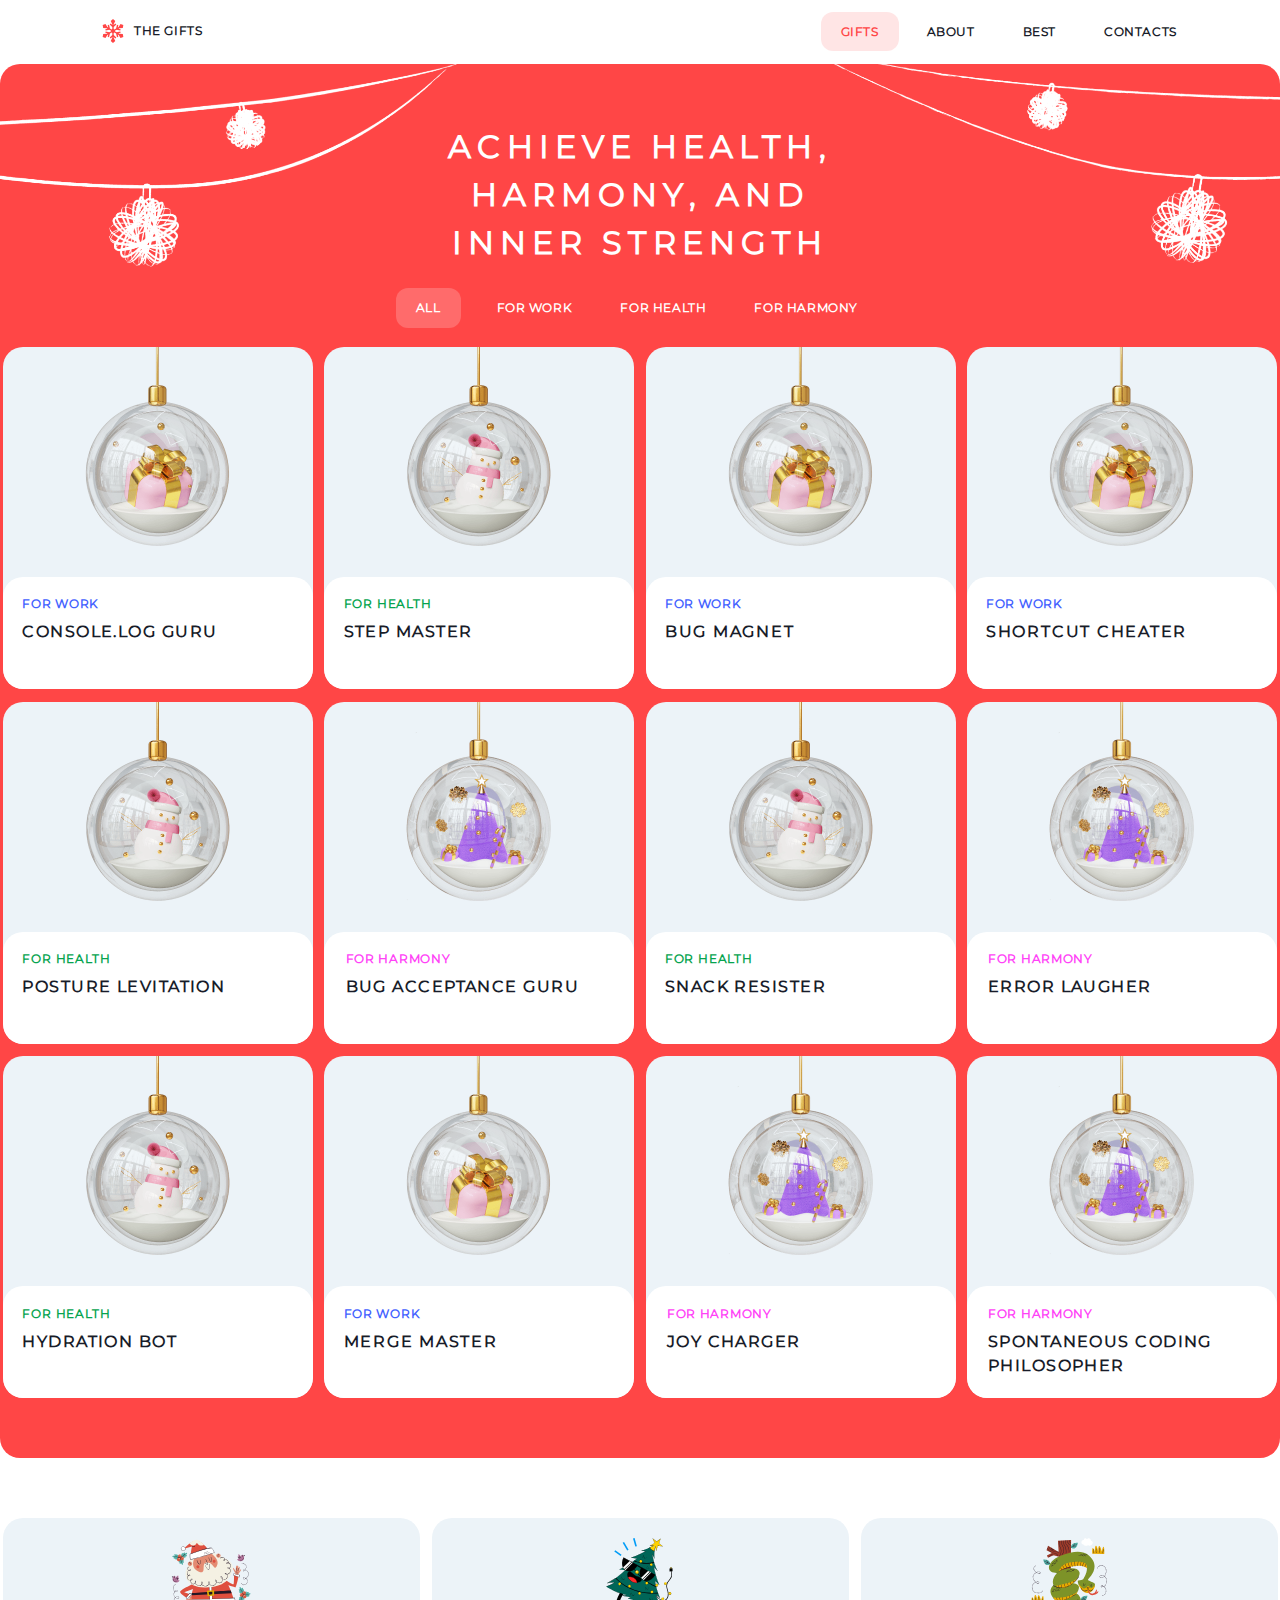
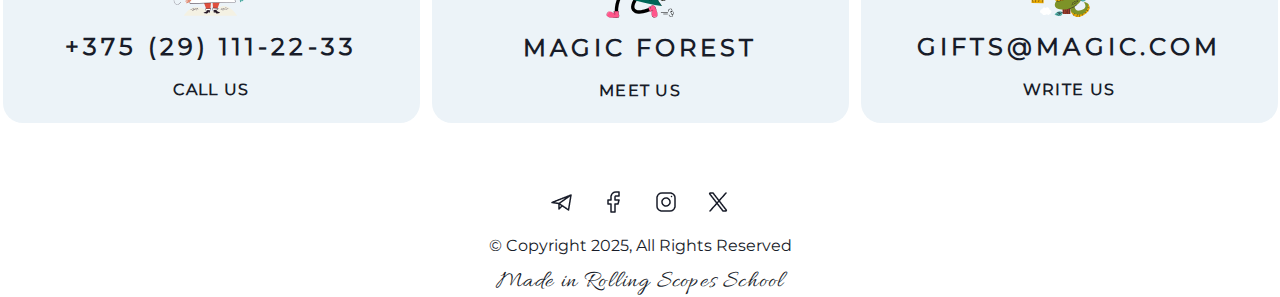
==== indexGifts.html @ cf6696d7 "init: start task" ====
<!DOCTYPE html>
<html lang="en">
<head>
  <meta charset="UTF-8">
  <meta name="viewport" content="width=device-width, initial-scale=1.0">
  <title>Christmas-Shop</title>
  <!-- style -->
  <link rel="stylesheet" href="./assets/css/style.css">
</head>
<body>
  <div class="main-wrapper">
    <header class="header">
      <section class="section-header">
        <div class="header-container">
          <div class="header-logo-container">
            <img src="./assets/svg/snowflakeLogoHeader.svg" class="img-logo" alt="snow">
            <p class="logo-title">THE GIFTS</p>
          </div>
          <div class="header-nav-container">
            <nav class="header-nav-wrapper">
              <ul class="header-nav">
                <li><a href="./indexGifts.html" class="site-nav-title active-bg">GIFTS</a></li>
                <li><a href="#about" class="site-nav-title">ABOUT</a></li>
                <li><a href="#best" class="site-nav-title">BEST</a></li>
                <li><a href="#contacts" class="site-nav-title">CONTACTS</a></li>
              </ul>
            </nav>
          </div>
        </div>
      </section>
    </header>
    <main class="main">
      <div class="main-container">
        <section class="bg-garland">
          <div class="bg-garland-container">
            <div class="bg-garland-tetle-wrapper">
              <p class="bg-garland-title">Achieve health,<br>harmony, and<br>inner strength</p>
            </div>
          </div>
          <div class="bg-garland-button-container">
            <a href="#" class="garland-btn active">All</a>
            <a href="#" class="garland-btn">for work</a>
            <a href="#" class="garland-btn">for health</a>
            <a href="#" class="garland-btn">for harmony</a>
          </div>
        </section>
        <section class="section-best-gifts-gifts">
          <div class="best-gifts-wrapper">
              <div class="card-wrapper-gifts">
                <div class="card-container">
                  <div class="image-container">
                    <img src="./assets/img-compressed/gift-for-work.png" alt="gift">
                    <div class="text-content">
                      <span class="slider-text-tag">For work</span>
                      <h2 class="slider-text-title">CONSOLE.LOG GURU</h2>
                    </div> 
                  </div>
                </div>
                <div class="card-container">
                  <div class="image-container">
                    <img src="./assets/img-compressed/gift-for-health.png" alt="gift">
                    <div class="text-content">
                      <span class="slider-text-tag slider-health-green">For health</span>
                      <h2 class="slider-text-title slider-text-bot">step master</h2>
                    </div> 
                  </div>
                </div>
                <div class="card-container">
                  <div class="image-container">
                    <img src="./assets/img-compressed/gift-for-work.png" alt="gift">
                    <div class="text-content">
                      <span class="slider-text-tag">For work</span>
                      <h2 class="slider-text-title slider-text-merge">bug magnet</h2>
                    </div> 
                  </div>
                </div>
                <div class="card-container">
                  <div class="image-container">
                    <img src="./assets/img-compressed/gift-for-work.png" alt="gift">
                    <div class="text-content">
                      <span class="slider-text-tag">For work</span>
                      <h2 class="slider-text-title slider-text-merge">Shortcut Cheater</h2>
                    </div> 
                  </div>
                </div>
                <div class="card-container">
                  <div class="image-container">
                    <img src="./assets/img-compressed/gift-for-health.png" alt="gift">
                    <div class="text-content">
                      <span class="slider-text-tag slider-health-green">For health</span>
                      <h2 class="slider-text-title slider-text-bot">Posture Levitation</h2>
                    </div> 
                  </div>
                </div>
                <div class="card-container">
                  <div class="image-container">
                    <img src="./assets/img-compressed/gift-for-harmony.png" alt="gift">
                    <div class="text-content">
                      <span class="slider-text-tag slider-health-pink">For harmony</span>
                      <h2 class="slider-text-title slider-text-spontaneous">Bug Acceptance Guru</h2>
                    </div> 
                  </div>
                </div>
                <div class="card-container">
                  <div class="image-container">
                    <img src="./assets/img-compressed/gift-for-health.png" alt="gift">
                    <div class="text-content">
                      <span class="slider-text-tag slider-health-green">For health</span>
                      <h2 class="slider-text-title slider-text-bot">Snack Resister</h2>
                    </div> 
                  </div>
                </div>
                <div class="card-container">
                  <div class="image-container">
                    <img src="./assets/img-compressed/gift-for-harmony.png" alt="gift">
                    <div class="text-content">
                      <span class="slider-text-tag slider-health-pink">For harmony</span>
                      <h2 class="slider-text-title slider-text-spontaneous">Error Laugher</h2>
                    </div> 
                  </div>
                </div>
                <div class="card-container card-gift-container">
                  <div class="image-container">
                    <img src="./assets/img-compressed/gift-for-health.png" alt="gift">
                    <div class="text-content">
                      <span class="slider-text-tag slider-health-green">For health</span>
                      <h2 class="slider-text-title slider-text-bot">Hydration Bot</h2>
                    </div> 
                  </div>
                </div>
                <div class="card-container card-gift-container">
                  <div class="image-container">
                    <img src="./assets/img-compressed/gift-for-work.png" alt="gift">
                    <div class="text-content">
                      <span class="slider-text-tag">For work</span>
                      <h2 class="slider-text-title slider-text-merge">Merge Master</h2>
                    </div> 
                  </div>
                </div>
                <div class="card-container card-gift-container">
                  <div class="image-container">
                    <img src="./assets/img-compressed/gift-for-harmony.png" alt="gift">
                    <div class="text-content">
                      <span class="slider-text-tag slider-health-pink">For harmony</span>
                      <h2 class="slider-text-title slider-text-spontaneous">Joy Charger</h2>
                    </div> 
                  </div>
                </div>
                <div class="card-container card-gift-container">
                  <div class="image-container">
                    <img src="./assets/img-compressed/gift-for-harmony.png" alt="gift">
                    <div class="text-content">
                      <span class="slider-text-tag slider-health-pink">For harmony</span>
                      <h2 class="slider-text-title slider-text-spontaneous">Spontaneous Coding Philosopher</h2>
                    </div> 
                  </div>
                </div>
              </div>
          </div>
        </section>
      </div>
    </main>
    <footer class="footer">
      <div class="footer-wrapper">
        <div class="footer-gifts-container">
          <div class="footer-feedback">
            <img src="./assets/svg/santa-claus.svg" class="footer-img" alt="santa-claus">
            <p class="crismas-fit"><a href="tel:+375 (29) 111-22-33" class="phone-link">+375 (29) 111-22-33</a></p>
            <p class="crismas-subtitle-footer">Call Us</p>
          </div>
          <div class="footer-feedback">
            <img src="./assets/svg/christmas-tree.svg" class="footer-img" alt="tree">
            <p class="crismas-fit" alt="santa-claus">Magic forest</p>
            <p class="crismas-subtitle-footer">meet us</p>
          </div>
          <div class="footer-feedback">
            <img src="./assets/svg/snake.svg" class="footer-img" alt="snake">
            <p class="crismas-fit">gifts@magic.com</p>
            <p class="crismas-subtitle-footer">write us</p>
          </div>
        </div>
        <div class="footer-social">
          <img src="./assets/img-compressed/telegram.png" alt="telegram">
          <img src="./assets/img-compressed/facebok.png" alt="facebook">
          <img src="./assets/img-compressed/instagram.png" alt="instagram">
          <img src="./assets/img-compressed/Social Container.png" alt="x">
        </div> 
        <div class="footer-social-copyright">
          <p class="footer-social-reserved">© Copyright 2025, All Rights Reserved</p>
          <p class="footer-social-rs">Made in Rolling Scopes School</p>
        </div>
      </div>
    </footer>
  </div>
  <script src="main.js"></script>
</body>
</html>
---- assets/css/style.css ----
html, body, div, span, object, iframe,
h1, h2, h3, h4, h5, h6, p, blockquote, pre,
abbr, address, cite, code,
del, dfn, em, img, ins, kbd, q, samp,
small, strong, sub, sup, var,
b, i,
dl, dt, dd, ol, ul, li,
fieldset, form, label, legend,
table, caption, tbody, tfoot, thead, tr, th, td,
article, aside, canvas, details, figcaption, figure, 
footer, header, hgroup, menu, nav, section, summary,
time, mark, audio, video {
  margin:0;
  padding:0;
  border:0;
  outline:0;
  font-size:100%;
  vertical-align:baseline;
  background:transparent;
}

* {
  box-sizing: border-box;
}

a {
  color: inherit;
  text-decoration: none;
}

li {
  list-style: none;
}

img {
  max-width: 100%;
}

html {
  scroll-behavior: smooth;
}

@font-face {
  font-family: "Montserrat-Regular";
  src: url("/assets/fonts/Montserrat-Regular.ttf") format("truetype");
  font-weight: 400;
  font-style: normal;
}

@font-face {
  font-family: "Montserrat-SemiBold";
  src: url("/assets/fonts/Montserrat-SemiBold.ttf") format("truetype");
  font-weight: 600;
  font-style: normal;
}

@font-face {
  font-family: "Allura";
  src: url("/assets/fonts/Allura-Regular.ttf") format("truetype");
  font-weight: 400;
  font-style: normal;
}

@font-face {
  font-family: "SF Pro";
  src: url("/assets/fonts/SFPro/SF-Pro-Bold.ttf") format("truetype");
  font-weight: 700;
  font-style: normal;
}

@font-face {
  font-family: "SF Pro";
  src: url("/assets/fonts/SFPro/SF-Pro-Regular.ttf") format("truetype");
  font-weight: 400;
  font-style: normal;
}


:root {
	--primary: #ff4646;
	--dark: #181c29;
	--static-white: #fff;
	--content-background: #ecf3f8;
	--tag-purple: #4361ff;
	--tag-pink: #ff43f7;
	--tag-green: #06a44f;
	--primary-10: rgba(255, 70, 70, 0.1);
	--static-white-20: rgba(255, 255, 255, 0.2);
	--static-white-40: rgba(255, 255, 255, 0.4);
}

:root {
  --font-family: "Montserrat-Regular", sans-serif;
  --second-family: "Allura", sans-serif;
  --third-family: "SF Pro", sans-serif;
}

body {
  display: block;

}

.header-container {
  display: flex;
  justify-content: space-between;
  align-items: center;
  padding: 1.2em 1.3em 1.3em 0;
  padding-left: 4.4rem;
}

.header-logo-container {
  display: flex;
  align-items: center;
}

.img-logo {
  padding-left: 2rem;
  padding-right: 0.6rem;
}

.header-nav {
  display: flex;
  gap: 0.5em;
  list-style: none;
  padding-right: 3.9em;
}

.site-nav-title {
  font-family: var(--font-family);
  font-weight: 600;
  font-size: 12px;
  line-height: 130%;
  letter-spacing: 0.05em;
  text-transform: uppercase;
  color: var(--dark);
  text-decoration: none;
  padding: 12px 20px;
  border-radius: 12px;
}

.logo-title {
  font-family: var(--font-family);
  font-weight: 600;
  font-size: 12px;
  line-height: 130%;
  letter-spacing: 0.05em;
  text-transform: uppercase;
  color: var(--dark);
}

.section-hero {
  background-image: url('/assets/img-compressed/bg-ball.png'), url('/assets/img-compressed/bg-snow.png');
  background-color: var(--primary);
  background-repeat: no-repeat;
  background-size: cover;
  background-position: center;
  border-radius: 20px 20px 0 0;
  padding: 60px 20px; 
}

.main-hero-container {
  padding: 60px;
  justify-content: center;
  text-align: center;
}

.subtitle {
  font-family: var(--second-family);
  margin-bottom: 0.8rem;
  font-weight: 400;
  font-size: 24px;
  line-height: 100%;
  letter-spacing: 0.05em;
  text-align: center;
  color: var(--static-white);
}

.main-title {
  font-family: var(--font-family);
  font-weight: 600;
  font-size: 32px;
  line-height: 150%;
  letter-spacing: 0.19em;
  text-transform: uppercase;
  text-align: center;
  color: var(--static-white);
}

.main-title-magic {
  font-family: var(--font-family);
  font-weight: 600;
  font-size: 31px;
  line-height: 150%;
  letter-spacing: 0.42rem;
  text-transform: uppercase;
  text-align: center;
  color: var(--static-white);
}

.main-title-pos {
  font-family: var(--font-family);
  margin-bottom: 0.79rem;
  font-weight: 600;
  font-size: 32px;
  line-height: 150%;
  letter-spacing: 0.18em;
  text-transform: uppercase;
  text-align: center;
  color: var(--static-white);
}

.hero-button {
  border-radius: 20px;
  margin-bottom: 0.7rem;
  width: 235px;
  height: 56px;
  background-color: #121212;
  color: #ffffff;
  font-weight: bold;
  border: none;
  cursor: pointer;
  transition: all 0.3s ease;
}

.hero-button-title {
  font-family: var(--font-family);
  font-weight: 600;
  font-size: 12px;
  line-height: 100%;
  letter-spacing: 0.06em;
  text-transform: uppercase;
  text-align: center;
  color: var(--static-white);
  color: inherit;
}

.hero-button:hover {
  background-color: #ffffff;
  color: #121212;
}

.main-title-footer-text {
  font-family: var(--second-family);
  font-weight: 400;
  font-size: 24px;
  line-height: 100%;
  letter-spacing: 0.05em;
  text-align: center;
  color: var(--static-white);
}

.section-about-wrapper {
  background-image: url('/assets/img-compressed/bg-snow.png');
  background-color: var(--primary);
  display: flex;
  justify-content: center;
  background-repeat: no-repeat;
  background-size: cover;
  background-position: center;
  padding: 60px 8px;
}

.about-container {
  display: flex;
  align-items: center;
  background-color: white;
  border-radius: 20px;
  overflow: hidden;
  width: 100%;
  max-width: 1276px;
  height: 528px;
}

.about-image {
  margin-left: auto;
}

.santa-img {
  display: block;
  border-radius: 20px;

}

.about-text-section {
  padding-left: 3.8em;
  max-width: 480px;
  display: flex;
  flex-direction: column;
  gap: 20px;
}

.about-title {
  font-family: var(--second-family);
  font-weight: 400;
  font-size: 24px;
  line-height: 100%;
  letter-spacing: 0.04em;
  color: var(--primary);
}

.about-title-los {
  font-family: var(--font-family);
  font-weight: 600;
  font-size: 24px;
  line-height: 152%;
  letter-spacing: 0.25rem;
  text-transform: uppercase;
  color: var(--dark);
}

.about-title-text {
  font-family: var(--font-family);
  font-weight: 400;
  font-size: 16px;
  line-height: 148%;
  color: var(--dark);
}

.slider-wrapper {
  background-image: url('/assets/img-compressed/bg-snow.png');
  background-color: var(--primary);
  background-repeat: no-repeat;
  background-size: cover;
  background-position: center;
  padding: 60px 8px;
  overflow: hidden;
}

.img-slider {
  border-radius: 20px;
  width: 200px;
  height: auto;
  object-fit: cover;
}

.slider-title {
  font-family: var(--second-family);
  margin-bottom: 0.8rem;
  font-weight: 400;
  font-size: 24px;
  line-height: 100%;
  letter-spacing: 0.05em;
  text-align: center;
  color: var(--static-white);
}

.slider-title-new {
  font-family: var(--font-family);
  margin-bottom: 1.1rem;
  font-weight: 600;
  font-size: 24px;
  line-height: 152%;
  letter-spacing: 0.16em;
  text-transform: uppercase;
  text-align: center;
  color: var(--static-white);
}

.slider-text {
  font-family: var(--font-family);
  font-weight: 600;
  font-size: 80px;
  text-transform: uppercase;
  text-align: center;
  color: var(--static-white);
}

.slider-container {
  display: flex;
  padding-left: 4.7em;
  gap: 1.5rem;
  align-items: center;
  margin-bottom: 1.3rem;
}

.slider-buttons {
  display: flex;
  gap: 16px;
}

.slider-buttons-container {
  display: flex;
  justify-content: end;
  gap: 1.3rem;
  padding-right: 4.6rem;
}

.slider-btn {
  border: 1px solid var(--static-white);
  border-radius: 20px;
  width: 56px;
  height: 56px;
  background-color: transparent;
  display: flex;
  align-items: center;
  justify-content: center;
  cursor: pointer;
  position: relative;
}

.prev {
  border: 1px solid var(--static-white-40);
}

.slider-btn:hover {
  border-color: rgba(255, 255, 255, 1);
}

.section-best-gifts {
  background-image: url('/assets/img-compressed/bg-snow.png');
  background-color: var(--primary);
  display: flex;
  justify-content: center;
  background-repeat: no-repeat;
  background-size: cover;
  background-position: center;
  padding-top: 60px;
  padding-bottom: 3.75rem;
}

.gifts-title {
  font-family: var(--second-family);
  margin-bottom: 0.8rem;
  font-weight: 400;
  font-size: 24px;
  line-height: 100%;
  letter-spacing: 0.05em;
  text-align: center;
  color: var(--static-white);
}

.gifts-title-especially {
  font-family: var(--font-family);
  letter-spacing: 0.26rem;
  margin-bottom: 0.8em;
  font-weight: 600;
  font-size: 24px;
  line-height: 152%;
  text-transform: uppercase;
  text-align: center;
  color: var(--static-white);
}

.card-wrapper {
  display: flex;
  gap: 0.7rem;
}

.card-container {
  border-radius: 20px;
  max-width: 310px;
  height: auto;
  aspect-ratio: 310 / 342;
  background-color: var(--content-background);
  overflow: hidden;
}

.text-content {
  border-radius: 20px;
  margin-top: -4px;
  padding: 1.1rem 0 0 1.2rem;
  padding-bottom: 2.8rem;
  width: 100%;
  max-width: 310px;
  max-height: 112px;
  background-color: var(--static-white);
}

.slider-text-tag {
  font-family: var(--font-family);
  font-weight: 600;
  font-size: 12px;
  line-height: 130%;
  letter-spacing: 0.06em;
  text-transform: uppercase;
  color: var(--tag-purple);
}

.slider-text-title {
  font-family: var(--font-family);
  padding-top: 0.5rem;
  font-weight: 600;
  font-size: 16px;
  line-height: 152%;
  letter-spacing: 0.09rem;
  text-transform: uppercase;
  color: var(--dark);
}

.slider-text-spontaneous {
  padding-left: 2px;
}

.slider-health-green {
  color: var(--tag-green);
  letter-spacing: 0.05rem;
}

.slider-health-pink {
  color: var(--tag-pink);
  padding-left: 2px;

}

.slider-text-merge {
  letter-spacing: 0.11rem;
}

.section-cta {
  background-image: url('/assets/img-compressed/bg-forest.png'), url('/assets/img-compressed/bg-snow.png');
  background-color: var(--primary);
  background-repeat: no-repeat;
  background-size: cover;
  background-position: center;
  min-height: 668px;
  padding: 4vw 2%; 
  max-width: 100%;
  margin-bottom: 3.8rem;
}

.cta-container {
  text-align: center;
  padding-top: 7.7rem;
}

.cta-subtitle {
  font-family: var(--font-family);
  font-weight: 600;
  font-size: 24px;
  line-height: 152%;
  letter-spacing: 0.26rem;
  text-transform: uppercase;
  text-align: center;
  color: var(--static-white);
}

.cta-subtitle-version {
  letter-spacing: 0.26rem;
  margin-bottom: 1.1rem;
}

.cta-subtitle-text {
  font-family: var(--second-family);
  padding-top: 0.4em;
  margin-bottom: 0.3em;
  font-weight: 400;
  font-size: 24px;
  line-height: 100%;
  letter-spacing: 0.05em;
  text-align: center;
  color: var(--static-white);
}

.timerNY-container {
  display: flex;
  justify-content: space-between;
  align-items: center;
  max-width: 500px;
  margin: 0 auto;
  background: var(--static-white-40);
  border-radius: 1.25em;
  padding: 0.625em 0.75em 0.75em 0.75em;
  width: 21.5em;
  height: 4.5em;
  }

.timerNY {
  display: flex; 
  flex-direction: column; 
  justify-content: center;
  align-items: center;

  flex: 1; 
}

.timerNY:not(:last-child) {
  border-right: 1px solid var(--static-white-40);
}

.number {
  font-family: var(--font-family);
  font-weight: 600;
  font-size: 24px;
  line-height: 1.5; 
  letter-spacing: 0.16em;
  text-transform: uppercase;
  color: var(--static-white);
}

.label {
  font-family: var(--font-family);
  font-weight: 600;
  font-size: 12px;
  line-height: 1.3;
  letter-spacing: 0.05em;
  text-transform: uppercase;
  color: var(--static-white);
}

.footer-container {
  display: flex;
  justify-content: center;
  margin-bottom: 3.7em;
  gap: 12px;
}

.footer-feedback {
  display: flex;
  align-items: center;
  flex-direction: column;
  background: var(--content-background);
  border-radius: 20px;
  padding: 1.25em; 
  width: 26.0625em;
  height: auto;
}

.footer-img {
  max-width: 80px;
  height: auto;
}

.crismas-fit {
  font-family: var(--font-family);
  font-weight: 600;
  margin-top: 0.5em;
  font-size: 24px;
  line-height: 152%;
  letter-spacing: 0.17em;
  text-transform: uppercase;
  text-align: center;
  margin-bottom: 0.5em;
  color: var(--dark);
}

.crismas-subtitle-footer {
  font-family: var(--font-family);
  font-weight: 600;
  font-size: 16px;
  line-height: 152%;
  letter-spacing: 0.08em;
  text-transform: uppercase;
  text-align: center;
  color: var(--dark);
}

.footer-social {
  display: flex;
  justify-content: center;
  align-items: center;
  gap: 12px;
  margin-bottom: 0.7em;
}

.footer-social-copyright {
  display: flex;
  flex-direction: column;
  justify-content: center;
  align-items: center;
}

.footer-social-reserved {
  font-family: var(--font-family);
  font-weight: 400;
  margin-bottom: 0.8em;
  font-size: 16px;
  line-height: 148%;
  text-align: center;
  color: var(--dark);
}

.footer-social-rs {
  font-family: var(--second-family);
  font-weight: 400;
  font-size: 24px;
  line-height: 100%;
  letter-spacing: 0.05em;
  text-align: center;
  color: var(--dark);
}

.bg-garland-container {
  background-image: url('/assets/img-compressed/bg-garland.png');
  background-color: var(--primary);
  border-radius: 20px 20px 0 0;
  background-repeat: no-repeat;
  background-size: cover;
  background-position: center;
  
  }


  .bg-garland-tetle-wrapper {
    padding-top: 3.7em;
  }

.bg-garland-title {
  font-family: var(--font-family);
  font-weight: 600;
  font-size: 32px;
  line-height: 150%;
  letter-spacing: 0.19em;
  text-transform: uppercase;
  text-align: center;
  color: var(--static-white);
}

.inner {
  letter-spacing: 0.37rem;
}

.bg-garland-button-container {
  display: flex;
  justify-content: center;
  text-align: center;
  align-items: center;
  gap: 1.5em;
  padding-top: 1.3em;
  padding-right: 0.9em;
  background-color: var(--primary);
}

.garland-btn {
  font-family: var(--font-family);
  font-weight: 600;
  font-size: 12px;
  line-height: 130%;
  letter-spacing: 0.05em;
  text-transform: uppercase;
  color: var(--static-white);
  padding: 0.5em 1em;
  border-radius: 20px;
  background-color: transparent;
  transition: background-color 0.3s;
}

.garland-btn.active {
  border-radius: 12px;
  padding: 12px 20px;
  background-color: rgba(255, 255, 255, 0.2);
}

.garland-btn:not(.active):hover {

}

.active-bg {
  background-color: rgba(255, 0, 0, 0.1);
  color: var(--primary);
}

.site-nav-title:hover:not(.active-bg) {

}

.card-wrapper-gifts {
  display: grid;
  grid-template-columns: repeat(4, 1fr);
  grid-template-rows: repeat(3, 1fr);
  grid-column-gap: 0.7em;
  grid-row-gap: 0.8rem;
}

.section-best-gifts-gifts {
  background-image: url('/assets/img-compressed/bg-snow.png');
  background-color: var(--primary);
  display: flex;
  justify-content: center;
  background-repeat: no-repeat;
  background-size: cover;
  background-position: center;
  padding-top: 1.2em;
  padding-bottom: 3.7rem;
  border-radius: 0 0 20px 20px;
}

.footer-gifts-container {
  display: flex;
  justify-content: center;
  margin-bottom: 3.7em;
  margin-top: 3.8em;
  gap: 12px;
}
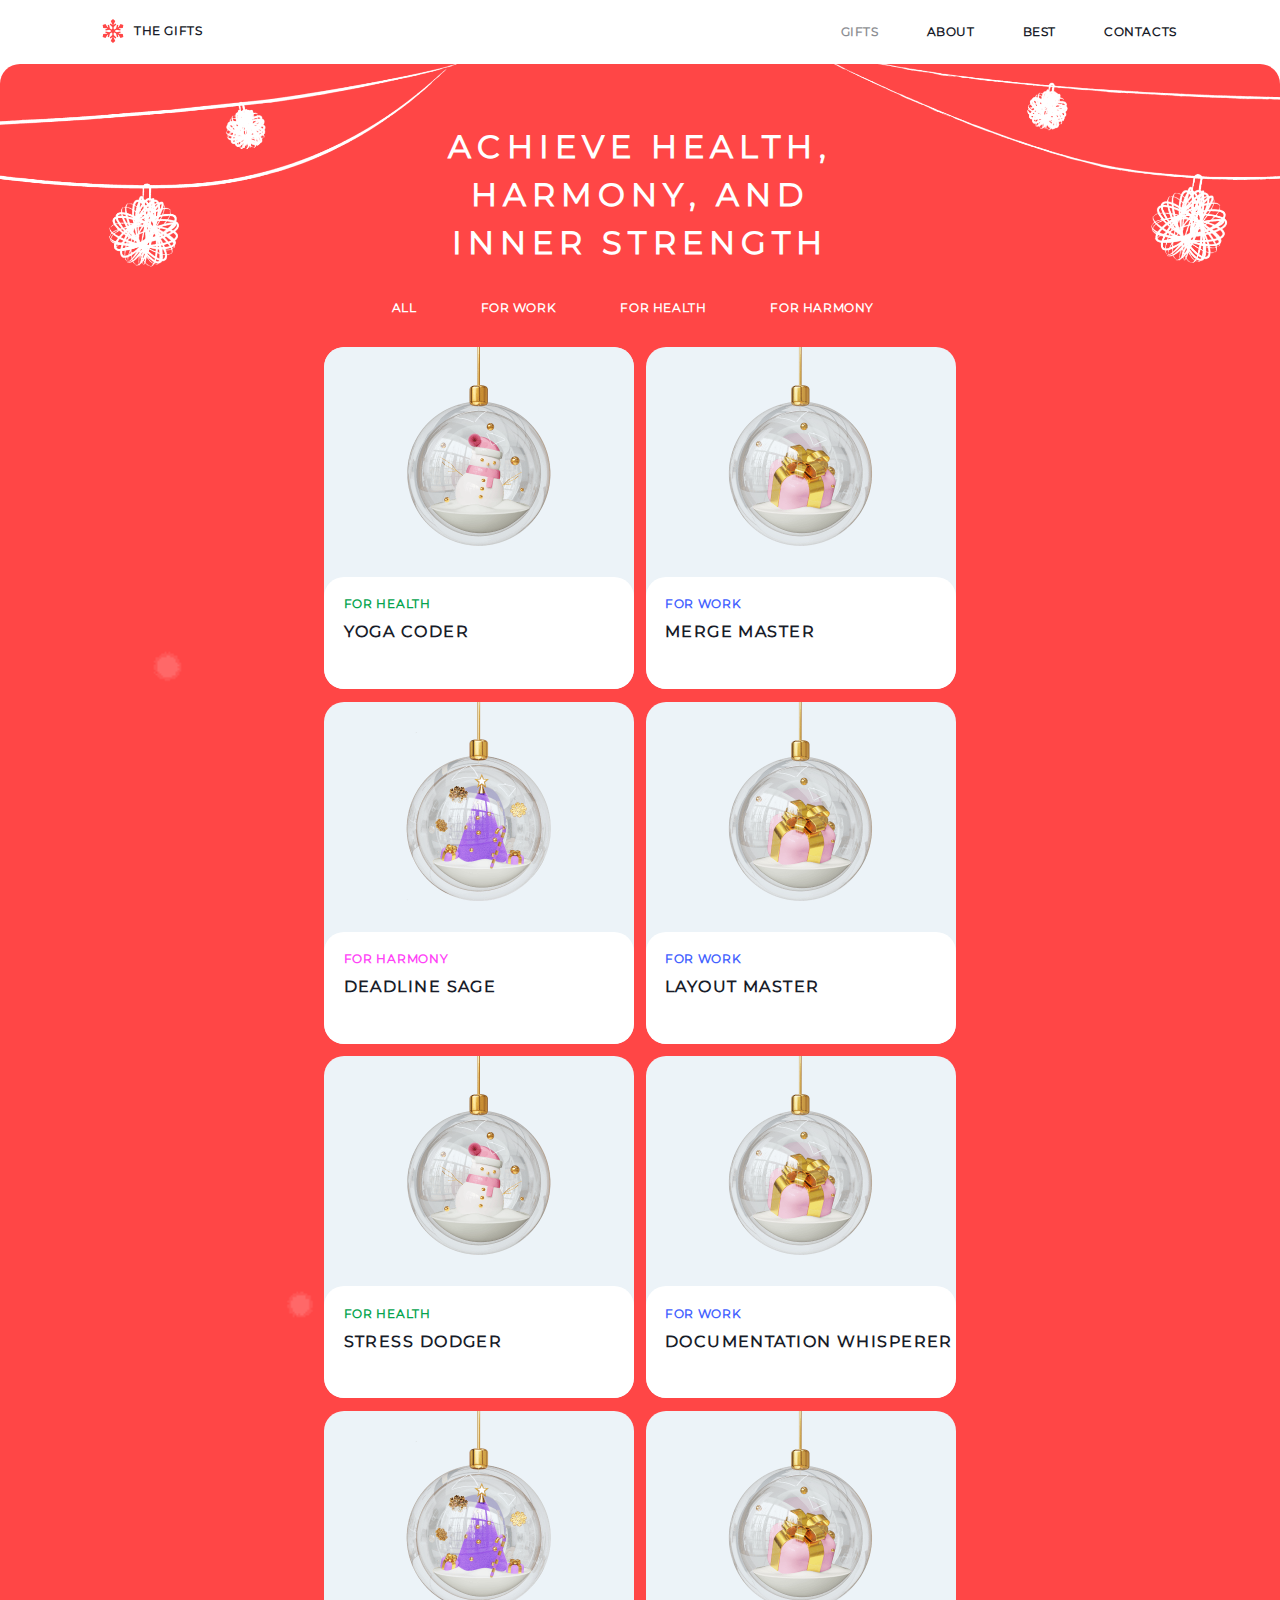
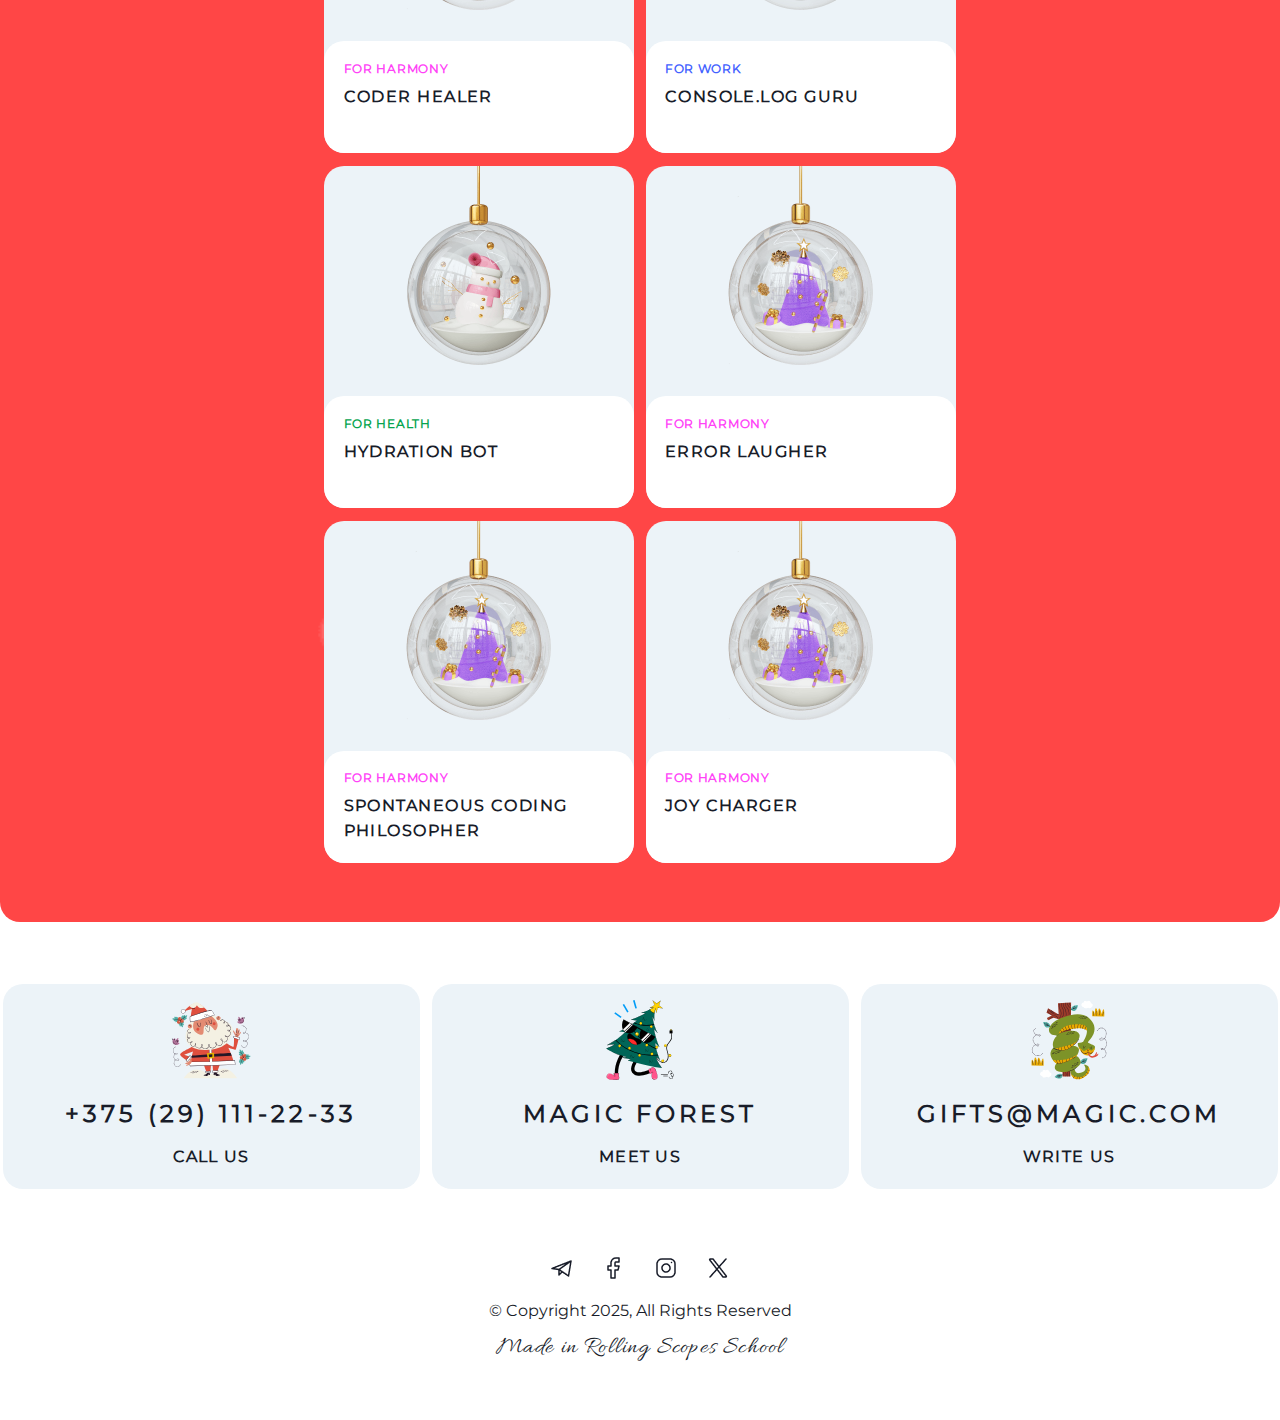
==== commit 7c22e7c2: "refactor prodject" ====
--- a/indexGifts.html
+++ b/indexGifts.html
@@ -6,6 +6,11 @@
   <title>Christmas-Shop</title>
   <!-- style -->
   <link rel="stylesheet" href="./assets/css/style.css">
+  <link rel="icon" type="image/png" href="./assets/favicon/favicon-96x96.png" sizes="96x96" />
+  <link rel="icon" type="image/svg+xml" href="./assets/favicon/favicon.svg" />
+  <link rel="shortcut icon" href="./assets/favicon/favicon.ico" />
+  <link rel="apple-touch-icon" sizes="180x180" href="./assets/favicon/apple-touch-icon.png" />
+  <link rel="manifest" href="./assets/favicon/site.webmanifest" />
 </head>
 <body>
   <div class="main-wrapper">
@@ -13,16 +18,30 @@
       <section class="section-header">
         <div class="header-container">
           <div class="header-logo-container">
-            <img src="./assets/svg/snowflakeLogoHeader.svg" class="img-logo" alt="snow">
-            <p class="logo-title">THE GIFTS</p>
+            <a class="header-logo-container" href="index.html">
+              <img src="./assets/svg/snowflakeLogoHeader.svg" class="img-logo" alt="snow">
+              <h1 class="logo-title">THE GIFTS</h1>
+            </a>
           </div>
           <div class="header-nav-container">
             <nav class="header-nav-wrapper">
               <ul class="header-nav">
-                <li><a href="./indexGifts.html" class="site-nav-title active-bg">GIFTS</a></li>
+                <li><a href="./indexGifts.html" class="site-nav-title active-bg inactive">GIFTS</a></li>
                 <li><a href="#about" class="site-nav-title">ABOUT</a></li>
                 <li><a href="#best" class="site-nav-title">BEST</a></li>
-                <li><a href="#contacts" class="site-nav-title">CONTACTS</a></li>
+                <li><a href="#contact" class="site-nav-title">CONTACTS</a></li>
+              </ul>
+            </nav>
+          </div>
+          <div class="hamburger-menu">
+            <input type="checkbox" id="burger-checkbox" class="burger-checkbox">
+            <label for="burger-checkbox" class="burger"></label>
+            <nav class="menu-box">
+              <ul>
+                <li><a href="indexGifts.html" class="site-nav-title-hamburger">GIFTS</a></li>
+                <li><a href="index.html#about"class="site-nav-title-hamburger">ABOUT</a></li>
+                <li><a href="#best" class="site-nav-title-hamburger">BEST</a></li>
+                <li><a href="#contact" class="site-nav-title-hamburger">CONTACTS</a></li>
               </ul>
             </nav>
           </div>
@@ -34,125 +53,103 @@
         <section class="bg-garland">
           <div class="bg-garland-container">
             <div class="bg-garland-tetle-wrapper">
-              <p class="bg-garland-title">Achieve health,<br>harmony, and<br>inner strength</p>
+              <h2 class="bg-garland-title">Achieve health,<br>harmony, and<br>inner strength</h2>
             </div>
           </div>
           <div class="bg-garland-button-container">
-            <a href="#" class="garland-btn active">All</a>
-            <a href="#" class="garland-btn">for work</a>
-            <a href="#" class="garland-btn">for health</a>
-            <a href="#" class="garland-btn">for harmony</a>
+            <a href="#" class="garland-btn active" data-category="all">All</a>
+            <a href="#" class="garland-btn" data-category="For Work">for work</a>
+            <a href="#" class="garland-btn" data-category="For Health">for health</a>
+            <a href="#" class="garland-btn" data-category="For Harmony">for harmony</a>
           </div>
         </section>
         <section class="section-best-gifts-gifts">
           <div class="best-gifts-wrapper">
               <div class="card-wrapper-gifts">
                 <div class="card-container">
-                  <div class="image-container">
-                    <img src="./assets/img-compressed/gift-for-work.png" alt="gift">
+                  <div class="card-container">
+                    <img class="card-image" src="" alt="">
                     <div class="text-content">
-                      <span class="slider-text-tag">For work</span>
-                      <h2 class="slider-text-title">CONSOLE.LOG GURU</h2>
-                    </div> 
-                  </div>
-                </div>
-                <div class="card-container">
-                  <div class="image-container">
-                    <img src="./assets/img-compressed/gift-for-health.png" alt="gift">
-                    <div class="text-content">
-                      <span class="slider-text-tag slider-health-green">For health</span>
-                      <h2 class="slider-text-title slider-text-bot">step master</h2>
-                    </div> 
-                  </div>
-                </div>
-                <div class="card-container">
-                  <div class="image-container">
-                    <img src="./assets/img-compressed/gift-for-work.png" alt="gift">
-                    <div class="text-content">
-                      <span class="slider-text-tag">For work</span>
-                      <h2 class="slider-text-title slider-text-merge">bug magnet</h2>
-                    </div> 
-                  </div>
-                </div>
-                <div class="card-container">
-                  <div class="image-container">
-                    <img src="./assets/img-compressed/gift-for-work.png" alt="gift">
-                    <div class="text-content">
-                      <span class="slider-text-tag">For work</span>
-                      <h2 class="slider-text-title slider-text-merge">Shortcut Cheater</h2>
-                    </div> 
-                  </div>
-                </div>
-                <div class="card-container">
-                  <div class="image-container">
-                    <img src="./assets/img-compressed/gift-for-health.png" alt="gift">
-                    <div class="text-content">
-                      <span class="slider-text-tag slider-health-green">For health</span>
-                      <h2 class="slider-text-title slider-text-bot">Posture Levitation</h2>
-                    </div> 
-                  </div>
-                </div>
-                <div class="card-container">
-                  <div class="image-container">
-                    <img src="./assets/img-compressed/gift-for-harmony.png" alt="gift">
-                    <div class="text-content">
-                      <span class="slider-text-tag slider-health-pink">For harmony</span>
-                      <h2 class="slider-text-title slider-text-spontaneous">Bug Acceptance Guru</h2>
-                    </div> 
-                  </div>
-                </div>
-                <div class="card-container">
-                  <div class="image-container">
-                    <img src="./assets/img-compressed/gift-for-health.png" alt="gift">
-                    <div class="text-content">
-                      <span class="slider-text-tag slider-health-green">For health</span>
-                      <h2 class="slider-text-title slider-text-bot">Snack Resister</h2>
-                    </div> 
-                  </div>
-                </div>
-                <div class="card-container">
-                  <div class="image-container">
-                    <img src="./assets/img-compressed/gift-for-harmony.png" alt="gift">
-                    <div class="text-content">
-                      <span class="slider-text-tag slider-health-pink">For harmony</span>
-                      <h2 class="slider-text-title slider-text-spontaneous">Error Laugher</h2>
-                    </div> 
-                  </div>
-                </div>
-                <div class="card-container card-gift-container">
-                  <div class="image-container">
-                    <img src="./assets/img-compressed/gift-for-health.png" alt="gift">
-                    <div class="text-content">
-                      <span class="slider-text-tag slider-health-green">For health</span>
-                      <h2 class="slider-text-title slider-text-bot">Hydration Bot</h2>
-                    </div> 
-                  </div>
-                </div>
-                <div class="card-container card-gift-container">
-                  <div class="image-container">
-                    <img src="./assets/img-compressed/gift-for-work.png" alt="gift">
-                    <div class="text-content">
-                      <span class="slider-text-tag">For work</span>
-                      <h2 class="slider-text-title slider-text-merge">Merge Master</h2>
-                    </div> 
-                  </div>
-                </div>
-                <div class="card-container card-gift-container">
-                  <div class="image-container">
-                    <img src="./assets/img-compressed/gift-for-harmony.png" alt="gift">
-                    <div class="text-content">
-                      <span class="slider-text-tag slider-health-pink">For harmony</span>
-                      <h2 class="slider-text-title slider-text-spontaneous">Joy Charger</h2>
-                    </div> 
-                  </div>
-                </div>
-                <div class="card-container card-gift-container">
-                  <div class="image-container">
-                    <img src="./assets/img-compressed/gift-for-harmony.png" alt="gift">
-                    <div class="text-content">
-                      <span class="slider-text-tag slider-health-pink">For harmony</span>
-                      <h2 class="slider-text-title slider-text-spontaneous">Spontaneous Coding Philosopher</h2>
-                    </div> 
+                      <span class="slider-text-tag"></span>
+                      <h2 class="slider-text-title"></h2>
+                    </div>
+                  </div>
+                </div>
+                <div class="card-container">
+                  <img class="card-image" src="" alt="">
+                  <div class="text-content">
+                    <span class="slider-text-tag"></span>
+                    <h2 class="slider-text-title"></h2>
+                  </div>
+                </div>
+                <div class="card-container">
+                  <img class="card-image" src="" alt="">
+                  <div class="text-content">
+                    <span class="slider-text-tag"></span>
+                    <h2 class="slider-text-title"></h2>
+                  </div>
+                </div>
+                <div class="card-container">
+                  <img class="card-image" src="" alt="">
+                  <div class="text-content">
+                    <span class="slider-text-tag"></span>
+                    <h2 class="slider-text-title"></h2>
+                  </div>
+                </div>
+                <div class="card-container">
+                  <img class="card-image" src="" alt="">
+                  <div class="text-content">
+                    <span class="slider-text-tag"></span>
+                    <h2 class="slider-text-title"></h2>
+                  </div>
+                </div>
+                <div class="card-container">
+                  <img class="card-image" src="" alt="">
+                  <div class="text-content">
+                    <span class="slider-text-tag"></span>
+                    <h2 class="slider-text-title"></h2>
+                  </div>
+                </div>
+                <div class="card-container">
+                  <img class="card-image" src="" alt="">
+                  <div class="text-content">
+                    <span class="slider-text-tag"></span>
+                    <h2 class="slider-text-title"></h2>
+                  </div>
+                </div>
+                <div class="card-container">
+                  <img class="card-image" src="" alt="">
+                  <div class="text-content">
+                    <span class="slider-text-tag"></span>
+                    <h2 class="slider-text-title"></h2>
+                  </div>
+                </div>
+                <div class="card-container">
+                  <img class="card-image" src="" alt="">
+                  <div class="text-content">
+                    <span class="slider-text-tag"></span>
+                    <h2 class="slider-text-title"></h2>
+                  </div>
+                </div>
+                <div class="card-container">
+                  <img class="card-image" src="" alt="">
+                  <div class="text-content">
+                    <span class="slider-text-tag"></span>
+                    <h2 class="slider-text-title"></h2>
+                  </div>
+                </div>
+                <div class="card-container">
+                  <img class="card-image" src="" alt="">
+                  <div class="text-content">
+                    <span class="slider-text-tag"></span>
+                    <h2 class="slider-text-title"></h2>
+                  </div>
+                </div>
+                <div class="card-container">
+                  <img class="card-image" src="" alt="">
+                  <div class="text-content">
+                    <span class="slider-text-tag"></span>
+                    <h2 class="slider-text-title"></h2>
                   </div>
                 </div>
               </div>
@@ -160,37 +157,46 @@
         </section>
       </div>
     </main>
-    <footer class="footer">
+    <footer class="footer" id="contact">
       <div class="footer-wrapper">
-        <div class="footer-gifts-container">
+        <div class="footer-container-gifts">
           <div class="footer-feedback">
-            <img src="./assets/svg/santa-claus.svg" class="footer-img" alt="santa-claus">
-            <p class="crismas-fit"><a href="tel:+375 (29) 111-22-33" class="phone-link">+375 (29) 111-22-33</a></p>
+            <a href="tel:+375291112233" class="phone-link">
+              <img src="./assets/svg/santa-claus.svg" class="footer-img" alt="Santa Claus">
+              <p class="crismas-fit">+375 (29) 111-22-33</p>
+            </a>
             <p class="crismas-subtitle-footer">Call Us</p>
           </div>
           <div class="footer-feedback">
-            <img src="./assets/svg/christmas-tree.svg" class="footer-img" alt="tree">
-            <p class="crismas-fit" alt="santa-claus">Magic forest</p>
-            <p class="crismas-subtitle-footer">meet us</p>
+            <a href="https://maps.google.com/?q=Magic+Forest" target="_blank" class="location-link">
+              <img src="./assets/svg/christmas-tree.svg" class="footer-img" alt="tree">
+              <p class="crismas-fit">Magic forest</p>
+            </a>
+            <p class="crismas-subtitle-footer">Meet Us</p>
           </div>
           <div class="footer-feedback">
-            <img src="./assets/svg/snake.svg" class="footer-img" alt="snake">
-            <p class="crismas-fit">gifts@magic.com</p>
-            <p class="crismas-subtitle-footer">write us</p>
+            <a href="mailto:gifts@magic.com" class="email-link">
+              <img src="./assets/svg/snake.svg" class="footer-img" alt="snake">
+              <p class="crismas-fit">gifts@magic.com</p>
+            </a>
+            <p class="crismas-subtitle-footer">Write Us</p>
           </div>
         </div>
         <div class="footer-social">
           <img src="./assets/img-compressed/telegram.png" alt="telegram">
           <img src="./assets/img-compressed/facebok.png" alt="facebook">
           <img src="./assets/img-compressed/instagram.png" alt="instagram">
-          <img src="./assets/img-compressed/Social Container.png" alt="x">
-        </div> 
+          <img src="./assets/img-compressed/Social-Container.png" alt="x">
+        </div>
         <div class="footer-social-copyright">
           <p class="footer-social-reserved">© Copyright 2025, All Rights Reserved</p>
-          <p class="footer-social-rs">Made in Rolling Scopes School</p>
+          <a href="https://rs.school" target="_blank" class="footer-social-rs">Made in Rolling Scopes School</a>
         </div>
       </div>
     </footer>
+    <div id="backToTop" class="back-to-top">
+      <img src="./assets/img-compressed/ButtonUP.png" alt="Back to Top">
+    </div>
   </div>
   <script src="main.js"></script>
 </body>
--- a/assets/css/style.css
+++ b/assets/css/style.css
@@ -7,7 +7,7 @@
 dl, dt, dd, ol, ul, li,
 fieldset, form, label, legend,
 table, caption, tbody, tfoot, thead, tr, th, td,
-article, aside, canvas, details, figcaption, figure, 
+article, aside, canvas, details, figcaption, figure,
 footer, header, hgroup, menu, nav, section, summary,
 time, mark, audio, video {
   margin:0;
@@ -40,41 +40,44 @@
   scroll-behavior: smooth;
 }
 
+.no-scroll {
+  overflow: hidden;
+}
+
 @font-face {
   font-family: "Montserrat-Regular";
-  src: url("/assets/fonts/Montserrat-Regular.ttf") format("truetype");
+  src: url("../fonts/Montserrat-Regular.ttf") format("truetype");
   font-weight: 400;
   font-style: normal;
 }
 
 @font-face {
   font-family: "Montserrat-SemiBold";
-  src: url("/assets/fonts/Montserrat-SemiBold.ttf") format("truetype");
+  src: url("../fonts/Montserrat-SemiBold.ttf") format("truetype");
   font-weight: 600;
   font-style: normal;
 }
 
 @font-face {
   font-family: "Allura";
-  src: url("/assets/fonts/Allura-Regular.ttf") format("truetype");
+  src: url("../fonts/Allura-Regular.ttf") format("truetype");
   font-weight: 400;
   font-style: normal;
 }
 
 @font-face {
   font-family: "SF Pro";
-  src: url("/assets/fonts/SFPro/SF-Pro-Bold.ttf") format("truetype");
+  src: url("../fonts/SFPro/SF-Pro-Bold.ttf") format("truetype");
   font-weight: 700;
   font-style: normal;
 }
 
 @font-face {
   font-family: "SF Pro";
-  src: url("/assets/fonts/SFPro/SF-Pro-Regular.ttf") format("truetype");
+  src: url("../fonts/SFPro/SF-Pro-Regular.ttf") format("truetype");
   font-weight: 400;
   font-style: normal;
 }
-
 
 :root {
 	--primary: #ff4646;
@@ -97,8 +100,8 @@
 
 body {
   display: block;
-
-}
+}
+
 
 .header-container {
   display: flex;
@@ -138,6 +141,27 @@
   border-radius: 12px;
 }
 
+.site-nav-title-hamburger {
+  display: flex;
+  justify-content: center;
+  font-family: var(--font-family);
+  padding: 0.9em;
+  font-weight: 600;
+  font-size: 13px;
+  line-height: 130%;
+  letter-spacing: 0.05em;
+  text-transform: uppercase;
+  color: var(--dark);
+  text-decoration: none;
+  transition: background-color 0.3s ease, color 0.3s ease, border-radius 0.3s ease;
+}
+
+.site-nav-title-hamburger:hover {
+  background-color: rgba(255, 0, 0, 0.1);
+  color: var(--primary);
+  border-radius: 15px;
+}
+
 .logo-title {
   font-family: var(--font-family);
   font-weight: 600;
@@ -149,13 +173,13 @@
 }
 
 .section-hero {
-  background-image: url('/assets/img-compressed/bg-ball.png'), url('/assets/img-compressed/bg-snow.png');
+  background-image: url('../img-compressed/bg-ball.png'), url('../img-compressed/bg-snow.png');
   background-color: var(--primary);
   background-repeat: no-repeat;
   background-size: cover;
   background-position: center;
   border-radius: 20px 20px 0 0;
-  padding: 60px 20px; 
+  padding: 60px 20px;
 }
 
 .main-hero-container {
@@ -250,7 +274,7 @@
 }
 
 .section-about-wrapper {
-  background-image: url('/assets/img-compressed/bg-snow.png');
+  background-image: url('../img-compressed/bg-snow.png');
   background-color: var(--primary);
   display: flex;
   justify-content: center;
@@ -317,13 +341,12 @@
 }
 
 .slider-wrapper {
-  background-image: url('/assets/img-compressed/bg-snow.png');
+  background-image: url('../img-compressed/bg-snow.png');
   background-color: var(--primary);
   background-repeat: no-repeat;
   background-size: cover;
   background-position: center;
   padding: 60px 8px;
-  overflow: hidden;
 }
 
 .img-slider {
@@ -365,7 +388,7 @@
   color: var(--static-white);
 }
 
-.slider-container {
+.slider-line {
   display: flex;
   padding-left: 4.7em;
   gap: 1.5rem;
@@ -396,18 +419,28 @@
   justify-content: center;
   cursor: pointer;
   position: relative;
+  transition: background-color 0.3s ease, border-color 0.3s ease;
+}
+
+.slider-btn:hover {
+  background-color: white;
+  border-color: white;
+}
+
+.slider-btn:hover svg path {
+  stroke: red;
+}
+
+.slider-btn svg path {
+  transition: stroke 0.3s ease;
 }
 
 .prev {
   border: 1px solid var(--static-white-40);
 }
 
-.slider-btn:hover {
-  border-color: rgba(255, 255, 255, 1);
-}
-
 .section-best-gifts {
-  background-image: url('/assets/img-compressed/bg-snow.png');
+  background-image: url('../img-compressed/bg-snow.png');
   background-color: var(--primary);
   display: flex;
   justify-content: center;
@@ -507,13 +540,13 @@
 }
 
 .section-cta {
-  background-image: url('/assets/img-compressed/bg-forest.png'), url('/assets/img-compressed/bg-snow.png');
+  background-image: url('../img-compressed/bg-forest.png'), url('../img-compressed/bg-snow.png');
   background-color: var(--primary);
   background-repeat: no-repeat;
   background-size: cover;
   background-position: center;
   min-height: 668px;
-  padding: 4vw 2%; 
+  padding: 4vw 2%;
   max-width: 100%;
   margin-bottom: 3.8rem;
 }
@@ -565,12 +598,11 @@
   }
 
 .timerNY {
-  display: flex; 
-  flex-direction: column; 
-  justify-content: center;
-  align-items: center;
-
-  flex: 1; 
+  display: flex;
+  flex-direction: column;
+  justify-content: center;
+  align-items: center;
+  flex: 1;
 }
 
 .timerNY:not(:last-child) {
@@ -581,7 +613,7 @@
   font-family: var(--font-family);
   font-weight: 600;
   font-size: 24px;
-  line-height: 1.5; 
+  line-height: 1.5;
   letter-spacing: 0.16em;
   text-transform: uppercase;
   color: var(--static-white);
@@ -604,20 +636,29 @@
   gap: 12px;
 }
 
+.footer-container-gifts {
+  display: flex;
+  justify-content: center;
+  margin-bottom: 3.7em;
+  padding-top: 3.9em;
+  gap: 12px;
+}
+
 .footer-feedback {
   display: flex;
   align-items: center;
   flex-direction: column;
   background: var(--content-background);
   border-radius: 20px;
-  padding: 1.25em; 
+  padding: 1.0em;
   width: 26.0625em;
-  height: auto;
+  height: 12.8em;
 }
 
 .footer-img {
   max-width: 80px;
-  height: auto;
+  height: 80px;
+  transition: transform 0.3s ease;
 }
 
 .crismas-fit {
@@ -651,6 +692,16 @@
   gap: 12px;
   margin-bottom: 0.7em;
 }
+
+.footer-social img {
+  transition: filter 0.3s ease, transform 0.3s ease;
+  cursor: pointer;
+}
+
+.footer-social img:hover {
+  filter: brightness(0) saturate(100%) invert(30%) sepia(100%) saturate(1000%) hue-rotate(-10deg) brightness(90%);
+}
+
 
 .footer-social-copyright {
   display: flex;
@@ -677,16 +728,22 @@
   letter-spacing: 0.05em;
   text-align: center;
   color: var(--dark);
+  transition: color 0.3s ease;
+  text-decoration: none;
+  padding-bottom: 60px;
+}
+
+.footer-social-rs:hover {
+  color: red;
 }
 
 .bg-garland-container {
-  background-image: url('/assets/img-compressed/bg-garland.png');
+  background-image: url('../img-compressed/bg-garland.png');
   background-color: var(--primary);
   border-radius: 20px 20px 0 0;
   background-repeat: no-repeat;
   background-size: cover;
   background-position: center;
-  
   }
 
 
@@ -731,26 +788,27 @@
   padding: 0.5em 1em;
   border-radius: 20px;
   background-color: transparent;
-  transition: background-color 0.3s;
-}
-
-.garland-btn.active {
+  transition: background-color 0.3s, border-radius 0.3s, padding 0.3s;
+}
+
+.garland-btn {
   border-radius: 12px;
   padding: 12px 20px;
+
+}
+
+.garland-btn:hover {
   background-color: rgba(255, 255, 255, 0.2);
 }
 
-.garland-btn:not(.active):hover {
-
-}
 
 .active-bg {
+
+}
+
+.site-nav-title:hover {
   background-color: rgba(255, 0, 0, 0.1);
   color: var(--primary);
-}
-
-.site-nav-title:hover:not(.active-bg) {
-
 }
 
 .card-wrapper-gifts {
@@ -762,7 +820,7 @@
 }
 
 .section-best-gifts-gifts {
-  background-image: url('/assets/img-compressed/bg-snow.png');
+  background-image: url('../img-compressed/bg-snow.png');
   background-color: var(--primary);
   display: flex;
   justify-content: center;
@@ -781,3 +839,336 @@
   margin-top: 3.8em;
   gap: 12px;
 }
+
+.inactive{
+  pointer-events: none;
+  opacity: 0.5;
+}
+
+.tab {
+  pointer-events: none;
+  opacity: 0.5;
+}
+
+.card-container {
+  transition: transform 0.3s ease, box-shadow 0.3s ease;
+}
+
+.card-container:hover {
+  transform: translateY(-6px);
+  box-shadow: 0px 10px 15px rgba(0, 0, 0, 0.2);
+}
+
+.footer-feedback {
+  text-align: center;
+  transition: transform 0.3s ease, box-shadow 0.3s ease;
+}
+
+.footer-feedback:hover {
+  transform: scale(1.02);
+  box-shadow: 0 5px 15px rgba(0, 0, 0, 0.2);
+}
+
+.footer-feedback:hover img {
+  transform: rotate(6deg);
+}
+
+.footer-feedback:hover .crismas-fit,
+.footer-feedback:hover .crismas-subtitle-footer {
+  color: red;
+}
+
+.phone-link:hover,
+.location-link:hover,
+.email-link:hover {
+  color: red;
+  text-decoration: none;
+}
+
+.burger-checkbox {
+  position: absolute;
+  visibility: hidden;
+}
+
+.hamburger-menu {
+  display: none;
+}
+
+.menu-box {
+  display: none;
+  position: fixed;
+  top: 43px;
+  left: 0;
+  width: 100%;
+  height: calc(100vh - 10px);
+  background-color: #fff;
+  z-index: 999;
+  align-items: center;
+  justify-content: center;
+  flex-direction: column;
+  list-style: none;
+  margin: 0;
+  padding: 0;
+  overflow: hidden;
+}
+
+.burger-checkbox:checked ~ .menu-box {
+  display: flex;
+}
+
+.burger {
+  position: absolute;
+  top: 26px;
+  right: 18px;
+  width: 21px;
+  height: 11px;
+  z-index: 1000;
+  cursor: pointer;
+}
+
+.burger::before,
+.burger::after {
+  content: '';
+  position: absolute;
+  left: 0;
+  width: 100%;
+  height: 2px;
+  border-radius: 10px;
+  background: #000;
+}
+
+.burger::after {
+  bottom: 0;
+  transition: bottom 0.3s 0.15s, transform 0.3s;
+}
+
+.burger-checkbox:checked + .burger::before {
+  top: 0px;
+  transform: rotate(46deg);
+  box-shadow: none;
+  transition: box-shadow 0.15s, top 0.3s, transform 0.3s 0.15s;
+}
+
+.burger-checkbox:checked + .burger::after {
+  bottom: 9px;
+  transform: rotate(-44deg);
+  transition: bottom 0.3s, transform 0.3s 0.15s;
+}
+
+.about-image-adaptive {
+  display: none;
+}
+
+.back-to-top {
+  position: fixed;
+  bottom: 16px;
+  right: 16px;
+  width: 56px;
+  height: 56px;
+  background-color: white;
+  border: 2px solid red;
+  border-radius: 50%;
+  display: flex;
+  justify-content: center;
+  align-items: center;
+  cursor: pointer;
+  z-index: 1000;
+  opacity: 0;
+  visibility: hidden;
+  transition: opacity 0.3s, visibility 0.3s;
+}
+
+.back-to-top.visible {
+  opacity: 1;
+  visibility: visible;
+}
+
+.slider-line {
+  position: relative;
+  transition: all ease 0.9s;
+}
+
+.slider {
+  overflow: hidden;
+}
+
+@media (max-width: 1280px) {
+  .card-wrapper {
+    display: grid;
+    grid-template-columns: repeat(2, 1fr);
+    grid-template-rows: repeat(2, 1fr);
+  }
+
+  .card-wrapper-gifts {
+    grid-template-columns: repeat(2, 1fr);
+    grid-template-rows: repeat(4, 1fr);
+  }
+
+}
+
+@media (max-width: 768px) {
+  .header-nav-container {
+    display: none;
+  }
+
+  .hamburger-menu {
+    display: block;
+  }
+
+  .img-logo {
+  padding-left: 1.8em;
+  }
+
+  .header-container {
+    padding-left: 0px;
+  }
+
+  .about-text-section {
+    padding-right: 3em;
+  }
+
+  .about-image {
+    display: none;
+  }
+
+  .about-image-adaptive {
+    display: flex;
+  }
+
+  .santa-img {
+    max-width: none;
+  }
+
+  .about-container {
+    justify-content: space-between;
+  }
+
+  .slider-container {
+    padding-left: 0.1em;
+  }
+
+
+  .cta-container {
+    padding-top: 9.4rem;
+  }
+
+  .footer-container,
+  .footer-container-gifts {
+    display: grid;
+    justify-content: unset;
+  }
+
+  .footer-feedback {
+    width: unset;
+  }
+
+  .bg-garland-button-container {
+    gap: 0.5em;
+    padding-right: 0.012em;
+    background-color: var(--primary);
+  }
+  .footer-container-gifts {
+    padding: 3.6em 0.4em 0 0.4em;
+  }
+
+  .crismas-fit {
+    letter-spacing: 0.17em;
+  }
+
+  .back-up {
+    opacity: 1;
+    visibility: visible;
+  }
+
+  .slider-line {
+    padding-left: 0.1em;
+  }
+
+}
+
+@media (max-width: 639px) {
+  .card-wrapper {
+    display: grid;
+    grid-template-columns: 1fr;
+    padding-left: 1em;
+  }
+
+  .card-wrapper-gifts {
+    grid-template-columns: repeat(1, 1fr);
+
+  }
+}
+
+@media (max-width: 380px) {
+  .section-hero {
+    padding: 7.59em 0em;
+  }
+
+  .main-hero-container {
+    padding: 0em;
+  }
+
+  .about-container {
+    display: grid;
+    height: auto;
+  }
+
+  .about-text-section {
+    padding: 3.7em 1.2em 3.8em 1.2em;
+    border-radius: 20px;
+  }
+
+  .slider-buttons-container {
+    padding-right: 0rem;
+  }
+
+
+  .slider-text-spontaneous {
+    padding-left: 0px;
+  }
+
+  .slider-text-title {
+    padding-top: 0.7rem;
+  }
+
+  .cta-container {
+    padding-top: 10.4rem;
+  }
+
+  .section-cta {
+    min-height: 44em;
+  }
+
+  .footer-feedback {
+    margin: 0em 0.5em 0em 0.5em;
+  }
+
+  .bg-garland-title {
+    padding: 0em 0.3em;
+  }
+
+  .section-best-gifts-gifts {
+    padding-top: 0em;
+  }
+
+  .garland-btn {
+    padding: 1.1em 0.4em;
+  }
+
+  .bg-garland-button-container {
+    padding-bottom: 0.90em;
+  }
+
+  .slider-text-title {
+    padding-top: 0.6rem;
+}
+
+  .footer-container-gifts {
+    padding: 3.4em 0 0 ;
+  }
+
+  .slider-line {
+    padding-left: 0.1em;
+  }
+
+}